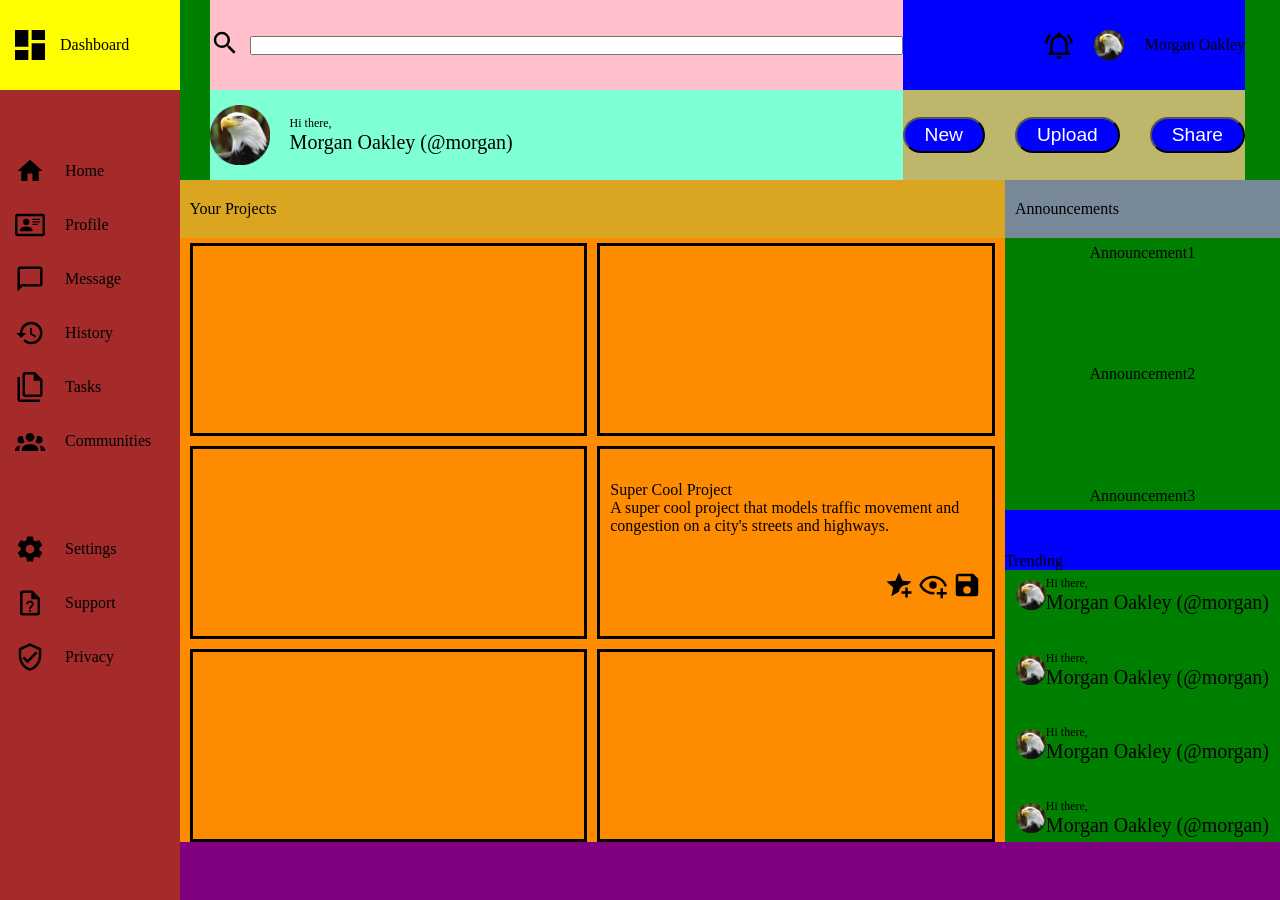
==== index2.html @ 9beac142 "Create dummy content in main section Created dummy content in main section and aligned it using both" ====
<!DOCTYPE html>
<html lang="en">
  <head>
    <meta charset="UTF-8">
    <meta http-equiv="X-UA-Compatible" content="IE=edge">
    <meta name="viewport" content="width=device-width, initial-scale=1.0">
    <title>Admin Dashboard</title>
    <link rel="stylesheet" href="styles/style2.css">
  </head>
  <body>
    <div class="container">

        <div class="header">
            <div class="search" style="background-color: pink;">
                <label for="search-box"><img src="images/magnify.svg"></label>
                <input type="text" id="search-box" name="search-box" size="80">
            </div>
            <div class="alert">
                <img src="images/bell-ring-outline.svg">
                <img src="images/eagle.gif">
                <p>Morgan Oakley</p>
            </div>
            <div class="greeting">
                <img src="images/eagle.gif">
                <div class="greeting-message">
                    <p style="font-size: 12px;">Hi there,</p>
                    <p style="font-size: 20px">Morgan Oakley (@morgan)</p>
                </div>
            </div>
            <div class="interaction">
                <button>New</button>
                <button>Upload</button>
                <button>Share</button>
            </div>
        </div>

        <div class="sidebar">
            <div class="dashboard-header">
                <!-- <div class="dashboard-label"> -->
                <img src="images/view-dashboard.svg" id="dashboard-icon">
                <p id="dashboard-text">Dashboard</p>
                <!-- </div> -->
            </div>

            <div class="personal-link">
                <div></div>
                <div class="home-link">
                    <img src="images/home.svg" id="home-icon">
                    <p id="home-text">Home</p>
                </div>
                <div class="profile-link">
                    <img src="images/card-account-details-outline.svg" id="profile-icon">
                    <p id="profile-text">Profile</p>
                </div>
                <div class="messages-link">
                    <img src="images/message-outline.svg" id="message-icon">
                    <p id="message-text">Message</p>
                </div>
                <div class="history-link">
                    <img src="images/history.svg" id="history-icon">
                    <p id="history-text">History</p>
                </div>
                <div class="tasks-link">
                    <img src="images/file-multiple-outline.svg" id="tasks-icon">
                    <p id="tasks-text">Tasks</p>
                </div>
                <div class="communities-link">
                    <img src="images/account-group.svg" id="communities-icon">
                    <p id="communities-text">Communities</p>
                </div>
                <div></div>
                <div class="settings-link">
                    <img src="images/cog.svg" id="settings-icon">
                    <p id="settings-text">Settings</p>
                </div>
                <div class="support-link">
                    <img src="images/file-question-outline.svg" id="support-icon">
                    <p id="support-text">Support</p>
                </div>
                <div class="privacy-link">
                    <img src="images/shield-check-outline.svg" id="privacy-icon">
                    <p id="privacy-text">Privacy</p>
                </div>
            </div>
        </div>

        <div class="main">
            <div class="projects-header">
                <p>Your Projects</p>
            </div>

            <div class="announcements-header">
                <p>Announcements</p>
            </div>

            <div class="projects-list">
                <div class="individual-project">
                    <div class="project-description">

                    </div>
                    <div class="project-interaction-icons:">

                    </div>
                </div>
                <div class="individual-project">
                    <div class="project-description">

                    </div>
                    <div class="project-interaction-icons:">

                    </div>
                </div>
                <div class="individual-project">
                    <div class="project-description">

                    </div>
                    <div class="project-interaction-icons:">

                    </div>
                </div>
                <div class="individual-project">
                    <div class="project-description">
                        <p>Super Cool Project</p>
                        <p>A super cool project that models traffic movement and 
                            congestion on a city's streets and highways.
                        </p>
                    </div>
                    <div class="project-interaction-icons">
                        <img src="images/star-plus.svg">
                        <img src="images/eye-plus-outline.svg">
                        <img src="images/content-save.svg">
                    </div>
                </div>
                <div class="individual-project">
                    <div class="project-description">

                    </div>
                    <div class="project-interaction-icons:">

                    </div>
                </div>
                <div class="individual-project">
                    <div class="project-description">

                    </div>
                    <div class="project-interaction-icons:">

                    </div>
                </div>

            </div>
                        <div class="announcements-trending-list">
                <div class="announcements-list">
                    <div class="announcement-1">
                        Announcement1
                    </div>
                    <div class="announcement-2">
                        Announcement2
                    </div>
                    <div class="announcement-3">
                        Announcement3
                    </div>
                </div>

                <div class="trending-header">
                    <p>Trending</p>
                </div>

                <div class="trending-list">
                    <div class="trend">
                        <img src="images/eagle.gif" class="trend-img">
                        <div class="greeting-message">
                            <p style="font-size: 12px;" class="trend-person">Hi there,</p>
                            <p style="font-size: 20px" class="trend-status">Morgan Oakley (@morgan)</p>
                        </div>
                    </div>
                    <div class="trend">
                         <img src="images/eagle.gif" class="trend-img">
                        <div class="greeting-message">
                            <p style="font-size: 12px;" class="trend-person">Hi there,</p>
                            <p style="font-size: 20px" class="trend-status">Morgan Oakley (@morgan)</p>
                        </div>
                    </div>
                    <div class="trend">
                         <img src="images/eagle.gif" class="trend-img">
                        <div class="greeting-message">
                            <p style="font-size: 12px;" class="trend-person">Hi there,</p>
                            <p style="font-size: 20px" class="trend-status">Morgan Oakley (@morgan)</p>
                        </div>
                    </div>
                    <div class="trend">
                        <img src="images/eagle.gif" class="trend-img">
                        <div class="greeting-message">
                            <p style="font-size: 12px;" class="trend-person">Hi there,</p>
                            <p style="font-size: 20px" class="trend-status">Morgan Oakley (@morgan)</p>
                        </div>
                    </div>
                </div>
            </div>
        </div>
    </div>
  </body>
</html>
---- styles/style2.css ----
* {
    margin: 0;
    padding: 0;
    box-sizing: border-box;
}

html,
body {
    height: 100vh;
    width: 100vw;
}

.container {
    display: grid;
    height: 100%;
    grid-template-columns: 1fr 4fr;
    grid-template-rows: 1fr 4fr;
}

.header {
    background-color: green;
    grid-column: 2 / 3;
    display: grid;
    grid-template-columns: 2fr 1fr;
    grid-template-rows: 1fr 1fr;
    padding: 0px 35px 0px 30px;
}

.search {
    grid-column: 1 / 2;
    grid-row: 1 / 2;
    display: flex;
    align-items: center;
    /* padding-left: 20px; */
}

.search img {
    height: 30px;
    width: 30px;
    margin-right: 10px;
}

.alert {
    grid-column: 2 / 3;
    grid-row: 1 / 2;
    background-color: blue;
    display: flex;
    gap: 20px;
    align-items: center;
    justify-content: flex-end;
}

.alert img,
.trend-img {
    height: 30px;
    width: 30px;
}

.greeting {
    grid-column: 1 / 2;
    grid-row: 2 / 3;
    background-color: aquamarine;
    display: flex;
    align-items: center;
}

.greeting img {
    height: 60px;
    width: 60px;
    margin-right: 20px;
}

.interaction {
    grid-column: 2 / 3;
    grid-row: 2 / 3;
    background-color: darkkhaki;
    display: flex;
    align-items: center;
    justify-content: flex-end;
    gap: 30px;
}

.interaction button {
    padding: 5px 20px;
    background-color: blue;
    color: white;
    border-radius: 20px;
    font-size: 1.2em;
}

.sidebar {
    background-color: blue;
    grid-column: 1 / 2;
    grid-row: 1 / 3;
    display: grid;
    grid-template-rows: 1fr 90%;
    /* place-items: center; */
}

/* .dashboard-label {
    place-items: center;
} */

.dashboard-header {
    background-color: yellow;
    display: flex;
    /* flex-direction: column; */
    align-items: center;
    padding-left: 10px;
}

.dashboard-header img {
    height: 40px;
    width: 40px;
    margin-right: 10px;
}

.dashboard-header p {
    display: inline;
}

.personal-link {
    background-color: brown;
    display: grid;
    grid-template-rows: repeat(15, 1fr);
}

.personal-link div,
.settings div {
    display: flex;
    align-items: center;
    padding-left: 15px;
}

.personal-link img,
.settings img {
    height: 30px;
    width: 30px;
    margin-right: 20px;
}

.personal-link p {
    display: inline;

}

.main {
    background-color: purple;
    grid-column: 2 / 3;
    grid-row: 2 / 3;
    display: grid;
    grid-template-columns: 75% 25%;
    grid-template-rows: 8% 84% 8%;
}

.projects-header {
    background-color: goldenrod;
    grid-column: 1 / 2;
}

.announcements-header {
    background-color: lightslategrey;
    grid-column: 2 / 3;
}

.projects-header p,
.announcements-header p {
    position: relative;
    left: 10px;
    top: 20px;
}

.projects-list {
    background-color: darkorange;
    grid-column: 1 / 2;
    grid-row: 2 / 3;
    display: grid;
    grid-template-columns: 1fr 1fr;
    grid-template-rows: repeat(3, 1fr);
    gap: 10px;
    padding: 5px 10px 0px 10px;
}

.projects-list img {
    height: 30px;
    width: 30px;
}

.individual-project {
    border: 3px solid black;
    display: flex;
    flex-direction: column;
    justify-content:space-around;
    padding: 15px 10px;
}

.project-interaction-icons {
    align-self: flex-end;
}

.announcements-trending-list {
    background-color: cyan;
    grid-column: 2 / 3;
    grid-row: 2 / 3;
    display: grid;
    grid-template-rows: 45% 10% 45%;
}

.announcements-list,
.trending-list {
    background-color: green;
    display: flex;
    flex-direction: column;
    align-items: center;
    justify-content: space-between;
    padding: 6px 5px 5px 5px;
}

.trending-header {
    background-color: blue;
    display: flex;
    flex-direction: column;
    justify-content: end;
}

.trend {
    display: flex;
    align-items: center;
}
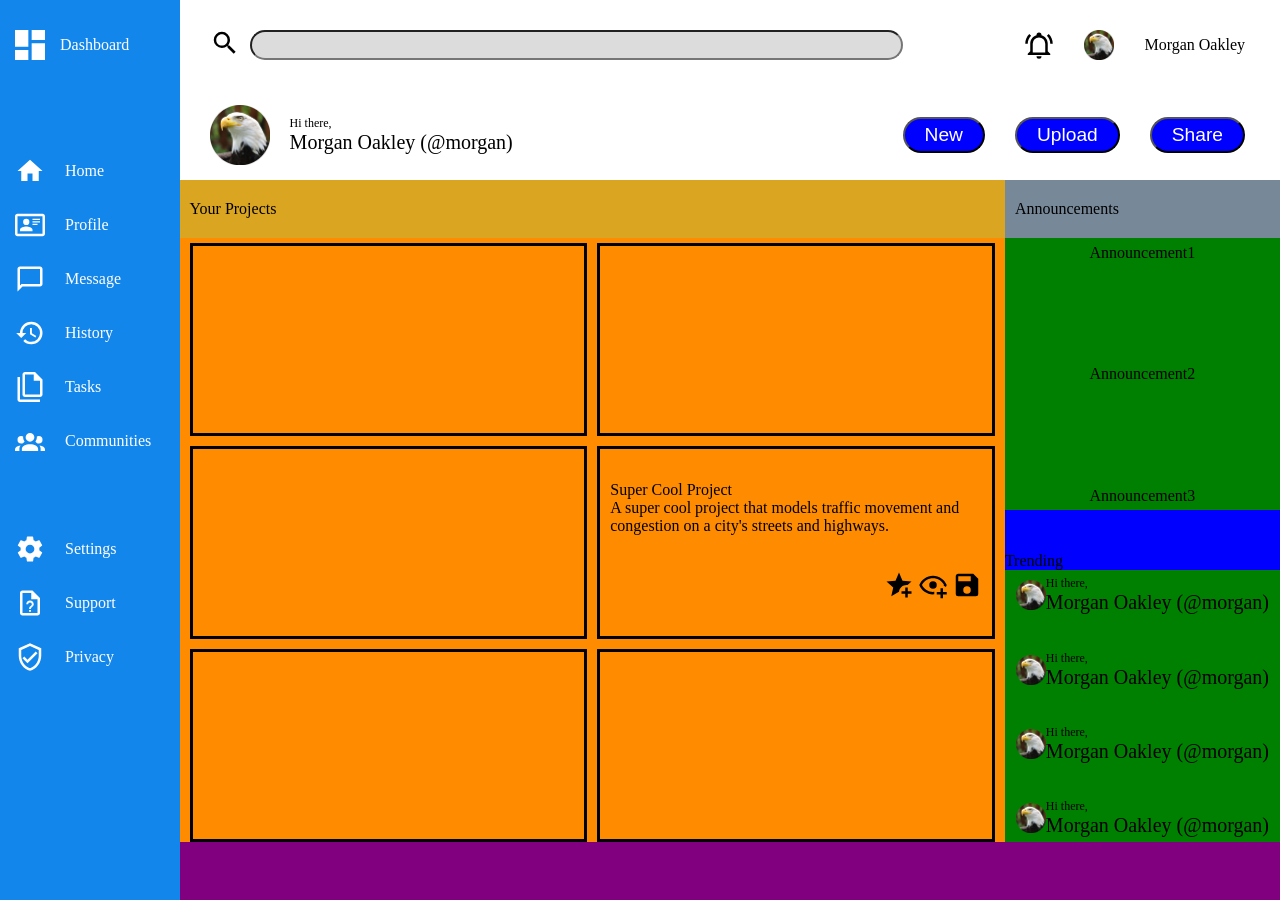
==== commit 78c2f1e8: "Style header and its components Styled the header section.  Made the search bar gray.  Removed diffe" ====
--- a/index2.html
+++ b/index2.html
@@ -11,7 +11,7 @@
     <div class="container">
 
         <div class="header">
-            <div class="search" style="background-color: pink;">
+            <div class="search">
                 <label for="search-box"><img src="images/magnify.svg"></label>
                 <input type="text" id="search-box" name="search-box" size="80">
             </div>
--- a/styles/style2.css
+++ b/styles/style2.css
@@ -18,7 +18,7 @@
 }
 
 .header {
-    background-color: green;
+    /* background-color: green; */
     grid-column: 2 / 3;
     display: grid;
     grid-template-columns: 2fr 1fr;
@@ -43,11 +43,17 @@
 .alert {
     grid-column: 2 / 3;
     grid-row: 1 / 2;
-    background-color: blue;
-    display: flex;
-    gap: 20px;
+    /* background-color: blue; */
+    display: flex;
+    gap: 30px;
     align-items: center;
     justify-content: flex-end;
+}
+
+#search-box {
+    background-color:#DCDCDC;
+    border-radius: 20px;
+    height: 30px;
 }
 
 .alert img,
@@ -59,7 +65,7 @@
 .greeting {
     grid-column: 1 / 2;
     grid-row: 2 / 3;
-    background-color: aquamarine;
+    /* background-color: aquamarine; */
     display: flex;
     align-items: center;
 }
@@ -73,7 +79,7 @@
 .interaction {
     grid-column: 2 / 3;
     grid-row: 2 / 3;
-    background-color: darkkhaki;
+    /* background-color: darkkhaki; */
     display: flex;
     align-items: center;
     justify-content: flex-end;
@@ -89,11 +95,13 @@
 }
 
 .sidebar {
-    background-color: blue;
+    background-color: rgb(19, 134, 235);
     grid-column: 1 / 2;
     grid-row: 1 / 3;
     display: grid;
     grid-template-rows: 1fr 90%;
+    color: white;
+    /* filter: brightness(0) invert(1); */
     /* place-items: center; */
 }
 
@@ -102,7 +110,7 @@
 } */
 
 .dashboard-header {
-    background-color: yellow;
+    /* background-color: yellow; */
     display: flex;
     /* flex-direction: column; */
     align-items: center;
@@ -113,6 +121,8 @@
     height: 40px;
     width: 40px;
     margin-right: 10px;
+    filter: brightness(0) invert(1);
+
 }
 
 .dashboard-header p {
@@ -120,7 +130,7 @@
 }
 
 .personal-link {
-    background-color: brown;
+    /* background-color: brown; */
     display: grid;
     grid-template-rows: repeat(15, 1fr);
 }
@@ -137,6 +147,8 @@
     height: 30px;
     width: 30px;
     margin-right: 20px;
+    filter: brightness(0) invert(1);
+
 }
 
 .personal-link p {
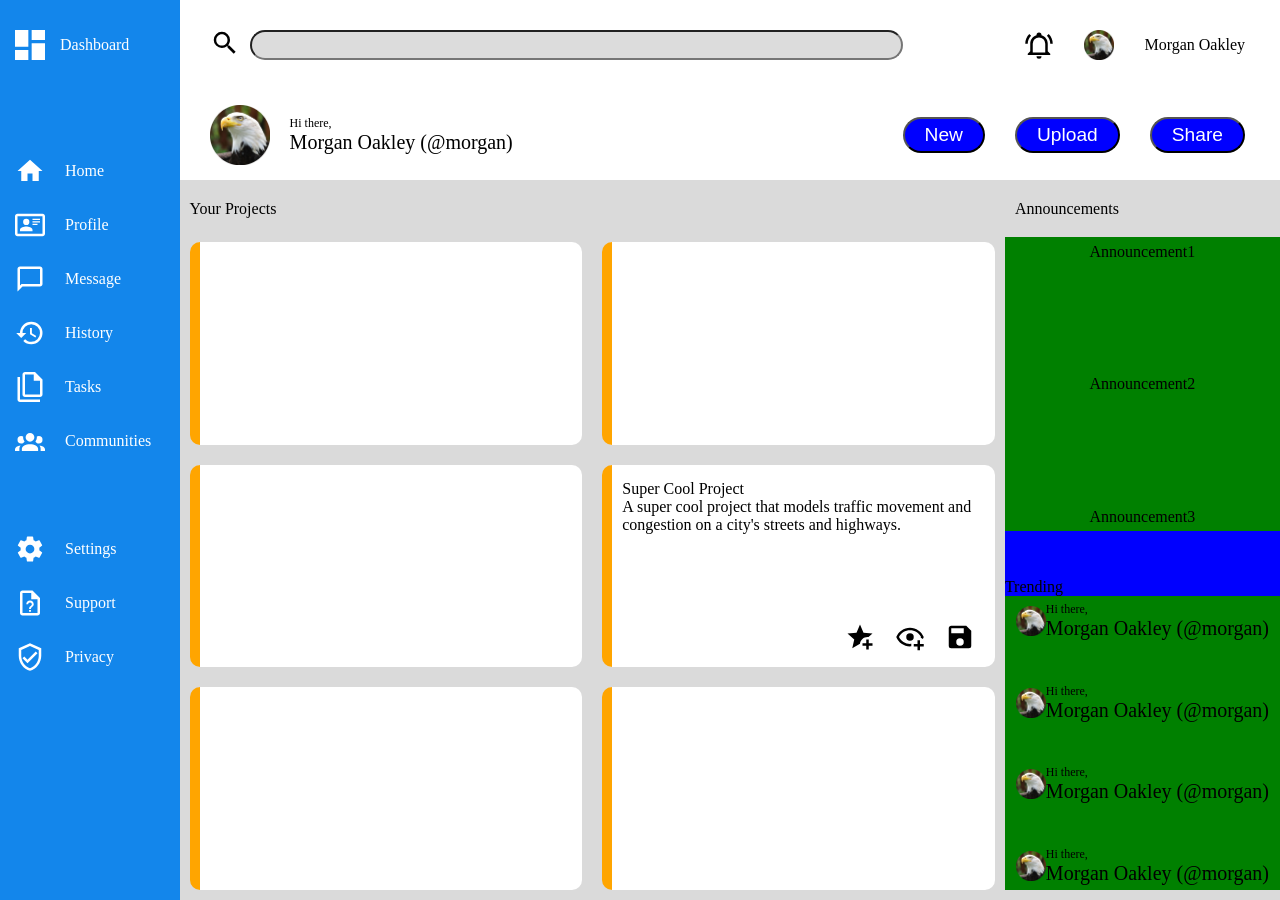
==== commit d91b9e52: "Stylize project divs Stylized individual project divs by giving them rounded corners and border colo" ====
--- a/index2.html
+++ b/index2.html
@@ -149,7 +149,8 @@
                 </div>
 
             </div>
-                        <div class="announcements-trending-list">
+            
+            <div class="announcements-trending-list">
                 <div class="announcements-list">
                     <div class="announcement-1">
                         Announcement1
--- a/styles/style2.css
+++ b/styles/style2.css
@@ -157,21 +157,23 @@
 }
 
 .main {
-    background-color: purple;
+    background-color: #DADADA;
     grid-column: 2 / 3;
     grid-row: 2 / 3;
     display: grid;
     grid-template-columns: 75% 25%;
-    grid-template-rows: 8% 84% 8%;
+    /* grid-template-rows: 8% 84% 8%; */
+    grid-template-rows: 8% 92%;
+    padding-bottom: 10px;
 }
 
 .projects-header {
-    background-color: goldenrod;
+    /* background-color: goldenrod; */
     grid-column: 1 / 2;
 }
 
 .announcements-header {
-    background-color: lightslategrey;
+    /* background-color: lightslategrey; */
     grid-column: 2 / 3;
 }
 
@@ -183,13 +185,13 @@
 }
 
 .projects-list {
-    background-color: darkorange;
+    /* background-color: darkorange; */
     grid-column: 1 / 2;
     grid-row: 2 / 3;
     display: grid;
     grid-template-columns: 1fr 1fr;
     grid-template-rows: repeat(3, 1fr);
-    gap: 10px;
+    gap: 20px;
     padding: 5px 10px 0px 10px;
 }
 
@@ -199,15 +201,21 @@
 }
 
 .individual-project {
-    border: 3px solid black;
+    background-color: white;
+    /* border: 3px solid black; */
+    border-left: 10px solid orange;
+    border-radius: 10px;
     display: flex;
     flex-direction: column;
-    justify-content:space-around;
+    justify-content:space-between;
     padding: 15px 10px;
 }
 
 .project-interaction-icons {
     align-self: flex-end;
+    display: flex;
+    padding-right: 10px;
+    gap: 20px;
 }
 
 .announcements-trending-list {
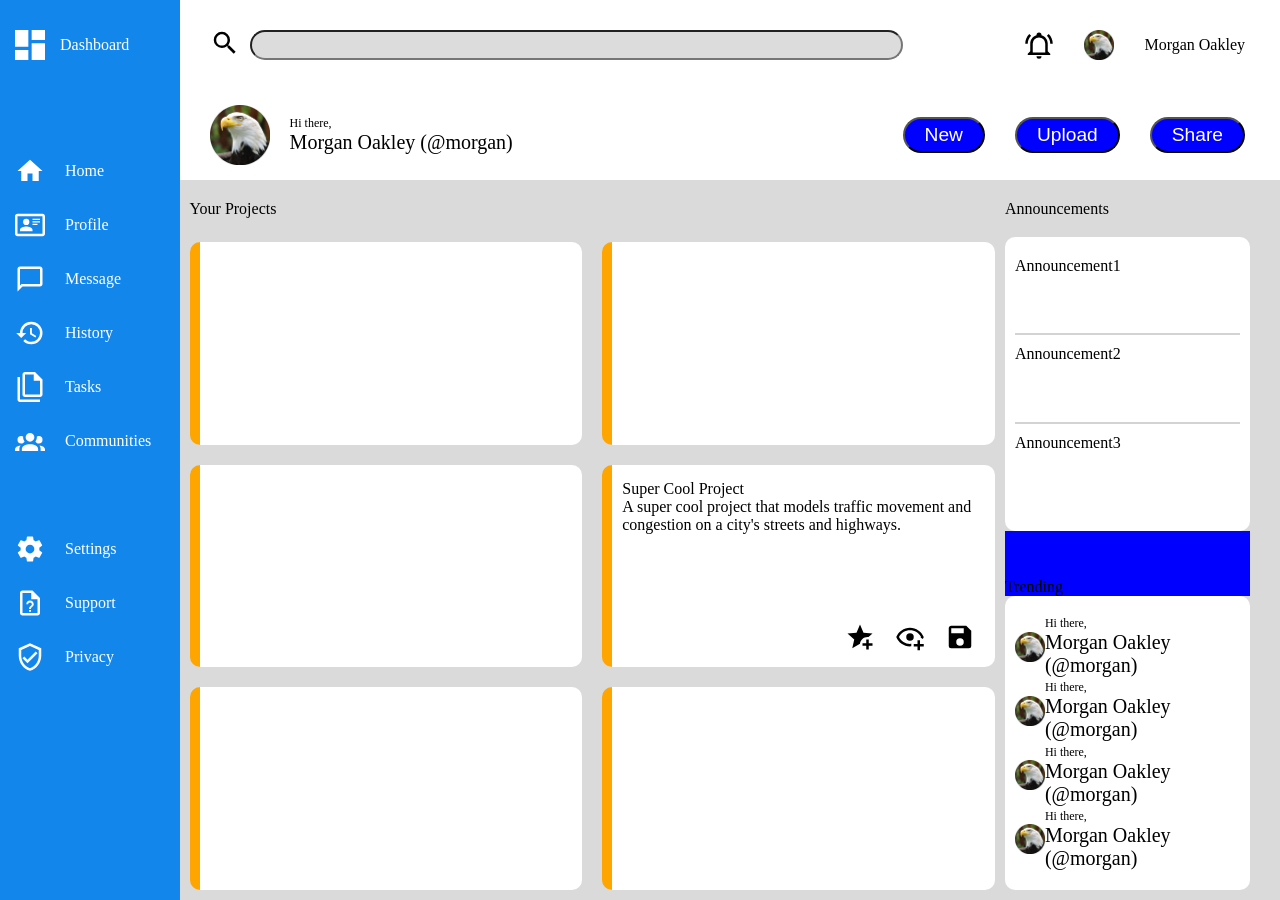
==== commit eb69d779: "Create border between individual announcements" ====
--- a/index2.html
+++ b/index2.html
@@ -149,16 +149,16 @@
                 </div>
 
             </div>
-            
+
             <div class="announcements-trending-list">
                 <div class="announcements-list">
-                    <div class="announcement-1">
+                    <div class="announcement announcement-1">
                         Announcement1
                     </div>
-                    <div class="announcement-2">
+                    <div class="announcement announcement-2">
                         Announcement2
                     </div>
-                    <div class="announcement-3">
+                    <div class="announcement announcement-3">
                         Announcement3
                     </div>
                 </div>
--- a/styles/style2.css
+++ b/styles/style2.css
@@ -180,6 +180,12 @@
 .projects-header p,
 .announcements-header p {
     position: relative;
+    left: 0px;
+    top: 20px;
+}
+
+.projects-header p {
+    position: relative;
     left: 10px;
     top: 20px;
 }
@@ -219,7 +225,10 @@
 }
 
 .announcements-trending-list {
-    background-color: cyan;
+    /* background-color: white; */
+    /* border-radius: 10px; */
+    padding-right: 30px;
+    /* padding: 20px 30px; */
     grid-column: 2 / 3;
     grid-row: 2 / 3;
     display: grid;
@@ -228,12 +237,28 @@
 
 .announcements-list,
 .trending-list {
-    background-color: green;
+    background-color: white;
+    border-radius: 10px;
     display: flex;
     flex-direction: column;
-    align-items: center;
+    align-items: stretch;
     justify-content: space-between;
-    padding: 6px 5px 5px 5px;
+    padding: 20px 10px;
+}
+
+.announcement {
+    flex-grow: 1;
+}
+
+.announcement-1,
+.announcement-2 {
+    border-bottom: 2px solid #D3D3D3;
+    /* padding-bottom: 10px; */
+}
+
+.announcement-2,
+.announcement-3 {
+    padding-top: 10px;
 }
 
 .trending-header {
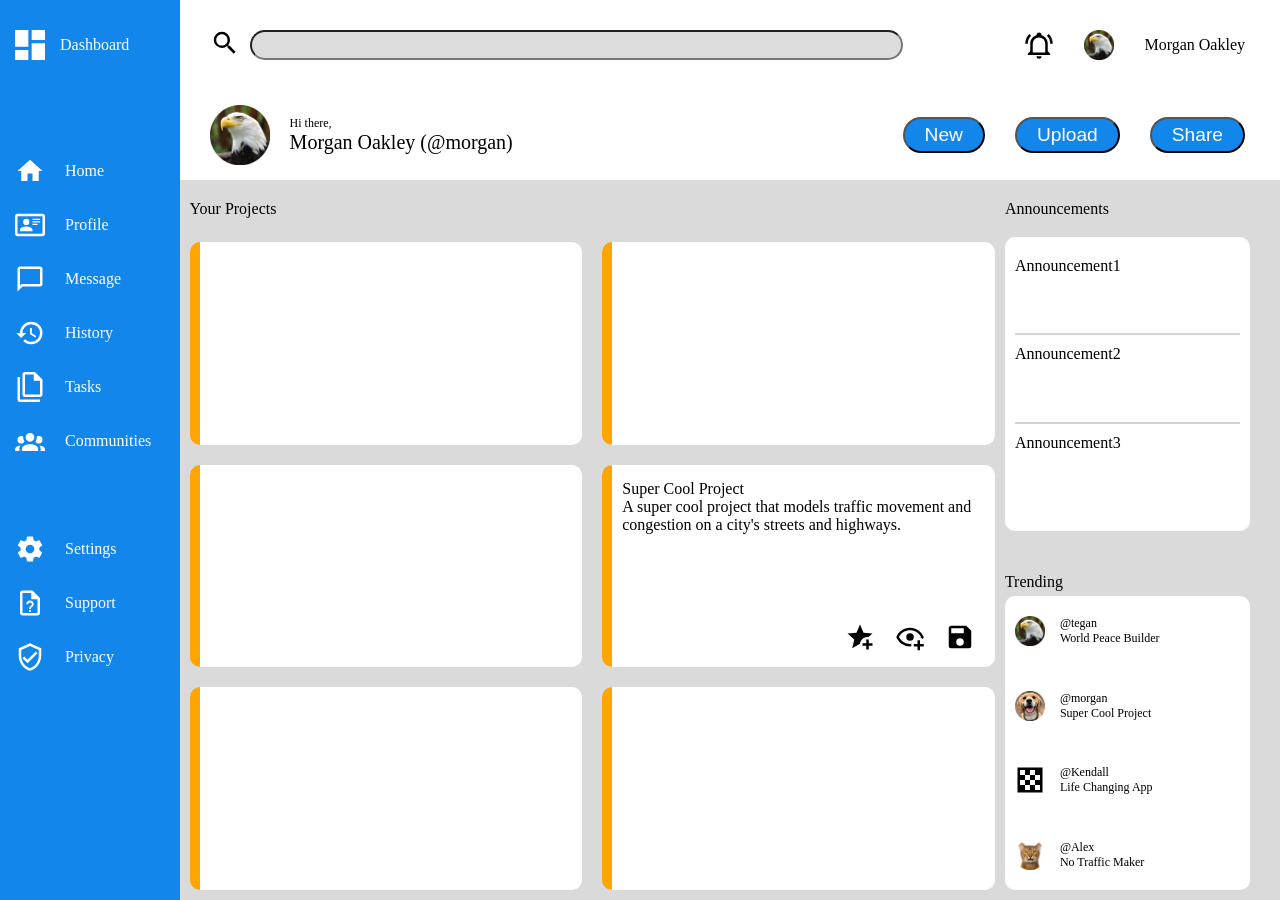
==== commit 13bd48f5: "Align content within trending section Aligned content within trending section.  Put icon that identi" ====
--- a/index2.html
+++ b/index2.html
@@ -171,29 +171,29 @@
                     <div class="trend">
                         <img src="images/eagle.gif" class="trend-img">
                         <div class="greeting-message">
-                            <p style="font-size: 12px;" class="trend-person">Hi there,</p>
-                            <p style="font-size: 20px" class="trend-status">Morgan Oakley (@morgan)</p>
-                        </div>
-                    </div>
-                    <div class="trend">
-                         <img src="images/eagle.gif" class="trend-img">
-                        <div class="greeting-message">
-                            <p style="font-size: 12px;" class="trend-person">Hi there,</p>
-                            <p style="font-size: 20px" class="trend-status">Morgan Oakley (@morgan)</p>
-                        </div>
-                    </div>
-                    <div class="trend">
-                         <img src="images/eagle.gif" class="trend-img">
-                        <div class="greeting-message">
-                            <p style="font-size: 12px;" class="trend-person">Hi there,</p>
-                            <p style="font-size: 20px" class="trend-status">Morgan Oakley (@morgan)</p>
-                        </div>
-                    </div>
-                    <div class="trend">
-                        <img src="images/eagle.gif" class="trend-img">
-                        <div class="greeting-message">
-                            <p style="font-size: 12px;" class="trend-person">Hi there,</p>
-                            <p style="font-size: 20px" class="trend-status">Morgan Oakley (@morgan)</p>
+                            <p style="font-size: 12px;" class="trend-person">@tegan</p>
+                            <p style="font-size: 12px" class="trend-status">World Peace Builder</p>
+                        </div>
+                    </div>
+                    <div class="trend">
+                         <img src="images/dog.png" class="trend-img">
+                        <div class="greeting-message">
+                            <p style="font-size: 12px;" class="trend-person">@morgan</p>
+                            <p style="font-size: 12px" class="trend-status">Super Cool Project</p>
+                        </div>
+                    </div>
+                    <div class="trend">
+                         <img src="images/checkerboard.svg" class="trend-img">
+                        <div class="greeting-message">
+                            <p style="font-size: 12px;" class="trend-person">@Kendall</p>
+                            <p style="font-size: 12px" class="trend-status">Life Changing App</p>
+                        </div>
+                    </div>
+                    <div class="trend">
+                        <img src="images/cat.png" class="trend-img">
+                        <div class="greeting-message">
+                            <p style="font-size: 12px;" class="trend-person">@Alex</p>
+                            <p style="font-size: 12px" class="trend-status">No Traffic Maker</p>
                         </div>
                     </div>
                 </div>
--- a/styles/style2.css
+++ b/styles/style2.css
@@ -88,7 +88,7 @@
 
 .interaction button {
     padding: 5px 20px;
-    background-color: blue;
+    background-color: rgb(19, 134, 235);
     color: white;
     border-radius: 20px;
     font-size: 1.2em;
@@ -262,13 +262,18 @@
 }
 
 .trending-header {
-    background-color: blue;
+    /* background-color: blue; */
     display: flex;
     flex-direction: column;
     justify-content: end;
+    padding-bottom: 5px;
 }
 
 .trend {
     display: flex;
     align-items: center;
 }
+
+.trend img {
+    margin-right: 15px;
+}
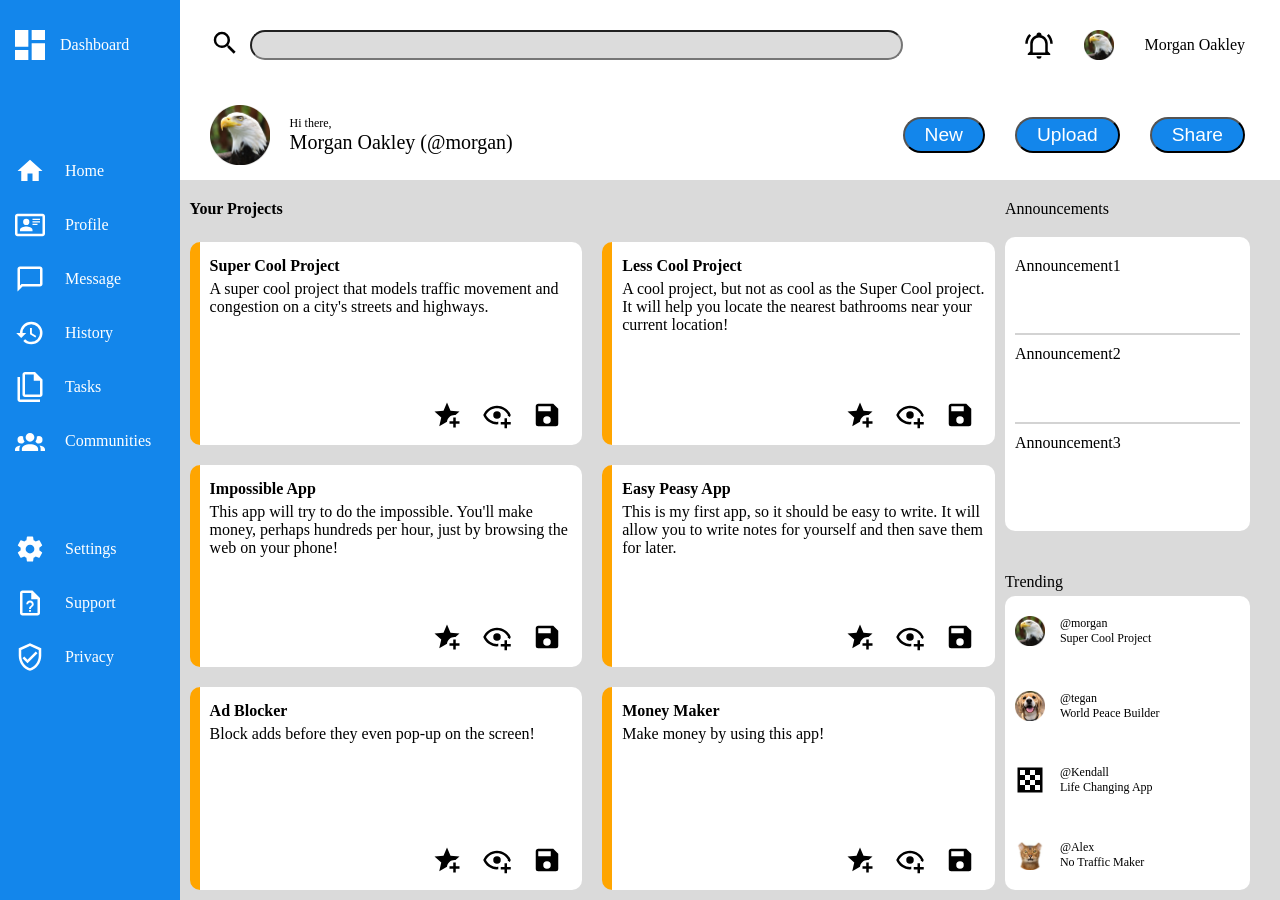
==== commit 07bc4049: "Add content projects list and fix stylings Added content to each of the projects in the projects lis" ====
--- a/index2.html
+++ b/index2.html
@@ -96,30 +96,6 @@
             <div class="projects-list">
                 <div class="individual-project">
                     <div class="project-description">
-
-                    </div>
-                    <div class="project-interaction-icons:">
-
-                    </div>
-                </div>
-                <div class="individual-project">
-                    <div class="project-description">
-
-                    </div>
-                    <div class="project-interaction-icons:">
-
-                    </div>
-                </div>
-                <div class="individual-project">
-                    <div class="project-description">
-
-                    </div>
-                    <div class="project-interaction-icons:">
-
-                    </div>
-                </div>
-                <div class="individual-project">
-                    <div class="project-description">
                         <p>Super Cool Project</p>
                         <p>A super cool project that models traffic movement and 
                             congestion on a city's streets and highways.
@@ -133,18 +109,68 @@
                 </div>
                 <div class="individual-project">
                     <div class="project-description">
-
-                    </div>
-                    <div class="project-interaction-icons:">
-
-                    </div>
-                </div>
-                <div class="individual-project">
-                    <div class="project-description">
-
-                    </div>
-                    <div class="project-interaction-icons:">
-
+                        <p>Less Cool Project</p>
+                        <p>A cool project, but not as cool as the Super Cool project.
+                            It will help you locate the nearest bathrooms near your current
+                            location!
+                        </p>
+                    </div>
+                    <div class="project-interaction-icons">
+                        <img src="images/star-plus.svg">
+                        <img src="images/eye-plus-outline.svg">
+                        <img src="images/content-save.svg">
+                    </div>
+                </div>
+                <div class="individual-project">
+                    <div class="project-description">
+                        <p>Impossible App</p>
+                        <p>This app will try to do the impossible.  You'll make money,
+                            perhaps hundreds per hour, just by browsing the web on your
+                            phone!
+                        </p>
+                    </div>
+                    <div class="project-interaction-icons">
+                        <img src="images/star-plus.svg">
+                        <img src="images/eye-plus-outline.svg">
+                        <img src="images/content-save.svg">
+                    </div>
+                </div>
+                <div class="individual-project">
+                    <div class="project-description">
+                        <p>Easy Peasy App</p>
+                        <p>This is my first app, so it should be easy to write.  It will
+                            allow you to write notes for yourself and then save them for 
+                            later.
+                        </p>
+                    </div>
+                    <div class="project-interaction-icons">
+                        <img src="images/star-plus.svg">
+                        <img src="images/eye-plus-outline.svg">
+                        <img src="images/content-save.svg">
+                    </div>
+                </div>
+                <div class="individual-project">
+                    <div class="project-description">
+                        <p>Ad Blocker</p>
+                        <p>Block adds before they even pop-up on the screen!
+                        </p>
+                    </div>
+                    <div class="project-interaction-icons">
+                        <img src="images/star-plus.svg">
+                        <img src="images/eye-plus-outline.svg">
+                        <img src="images/content-save.svg">
+                    </div>
+                </div>
+                <div class="individual-project">
+                    <div class="project-description">
+                        <p>Money Maker</p>
+                        <p>Make money by using this app!
+                        </p>
+                    </div>
+                    <div class="project-interaction-icons">
+                        <img src="images/star-plus.svg">
+                        <img src="images/eye-plus-outline.svg">
+                        <img src="images/content-save.svg">
                     </div>
                 </div>
 
@@ -171,15 +197,15 @@
                     <div class="trend">
                         <img src="images/eagle.gif" class="trend-img">
                         <div class="greeting-message">
+                            <p style="font-size: 12px;" class="trend-person">@morgan</p>
+                            <p style="font-size: 12px" class="trend-status">Super Cool Project</p>
+                        </div>
+                    </div>
+                    <div class="trend">
+                         <img src="images/dog.png" class="trend-img">
+                        <div class="greeting-message">
                             <p style="font-size: 12px;" class="trend-person">@tegan</p>
                             <p style="font-size: 12px" class="trend-status">World Peace Builder</p>
-                        </div>
-                    </div>
-                    <div class="trend">
-                         <img src="images/dog.png" class="trend-img">
-                        <div class="greeting-message">
-                            <p style="font-size: 12px;" class="trend-person">@morgan</p>
-                            <p style="font-size: 12px" class="trend-status">Super Cool Project</p>
                         </div>
                     </div>
                     <div class="trend">
--- a/styles/style2.css
+++ b/styles/style2.css
@@ -188,6 +188,7 @@
     position: relative;
     left: 10px;
     top: 20px;
+    font-weight: bold;
 }
 
 .projects-list {
@@ -204,6 +205,12 @@
 .projects-list img {
     height: 30px;
     width: 30px;
+}
+
+.project-description > p:first-child {
+    font-weight: bold;
+    font-size: 16px;
+    margin-bottom: 5px;
 }
 
 .individual-project {
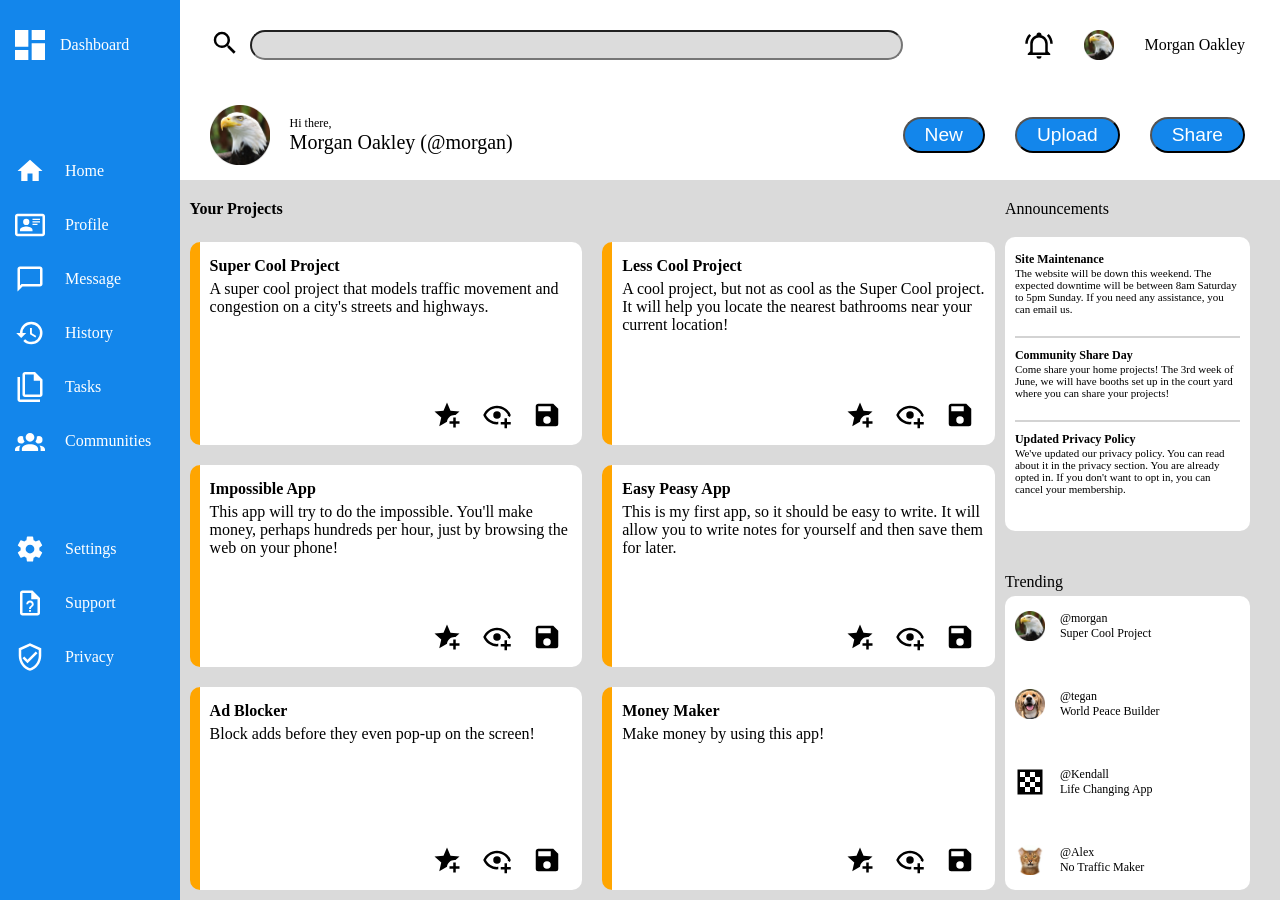
==== commit 0145821b: "Add text and styling to announcements section Added dummy text to announcements section and styled i" ====
--- a/index2.html
+++ b/index2.html
@@ -179,13 +179,25 @@
             <div class="announcements-trending-list">
                 <div class="announcements-list">
                     <div class="announcement announcement-1">
-                        Announcement1
+                        <p>Site Maintenance</p>
+                        <p>The website will be down this weekend.  The expected
+                            downtime will be between 8am Saturday to 5pm Sunday.  
+                            If you need any assistance, you can email us.
+                        </p>
                     </div>
                     <div class="announcement announcement-2">
-                        Announcement2
+                        <p>Community Share Day</p>
+                        <p>Come share your home projects!  The 3rd week of June,
+                            we will have booths set up in the court yard where you can 
+                            share your projects!
+                        </p>
                     </div>
                     <div class="announcement announcement-3">
-                        Announcement3
+                        <p>Updated Privacy Policy</p>
+                        <p>We've updated our privacy policy.  You can read about it in the
+                            privacy section.  You are already opted in.  If you don't want to
+                            opt in, you can cancel your membership.
+                        </p>
                     </div>
                 </div>
 
--- a/styles/style2.css
+++ b/styles/style2.css
@@ -250,12 +250,26 @@
     flex-direction: column;
     align-items: stretch;
     justify-content: space-between;
-    padding: 20px 10px;
+    padding: 15px 10px;
 }
 
 .announcement {
     flex-grow: 1;
-}
+    padding-bottom: 5px;
+}
+
+.announcement > p:first-child {
+    font-weight: bold;
+    font-size: 12px;
+    /* margin-bottom: 5px; */
+}
+
+.announcement > p:first-child + p {
+    /* font-weight: bold; */
+    font-size: 11px;
+    /* margin-bottom: 5px; */
+}
+
 
 .announcement-1,
 .announcement-2 {
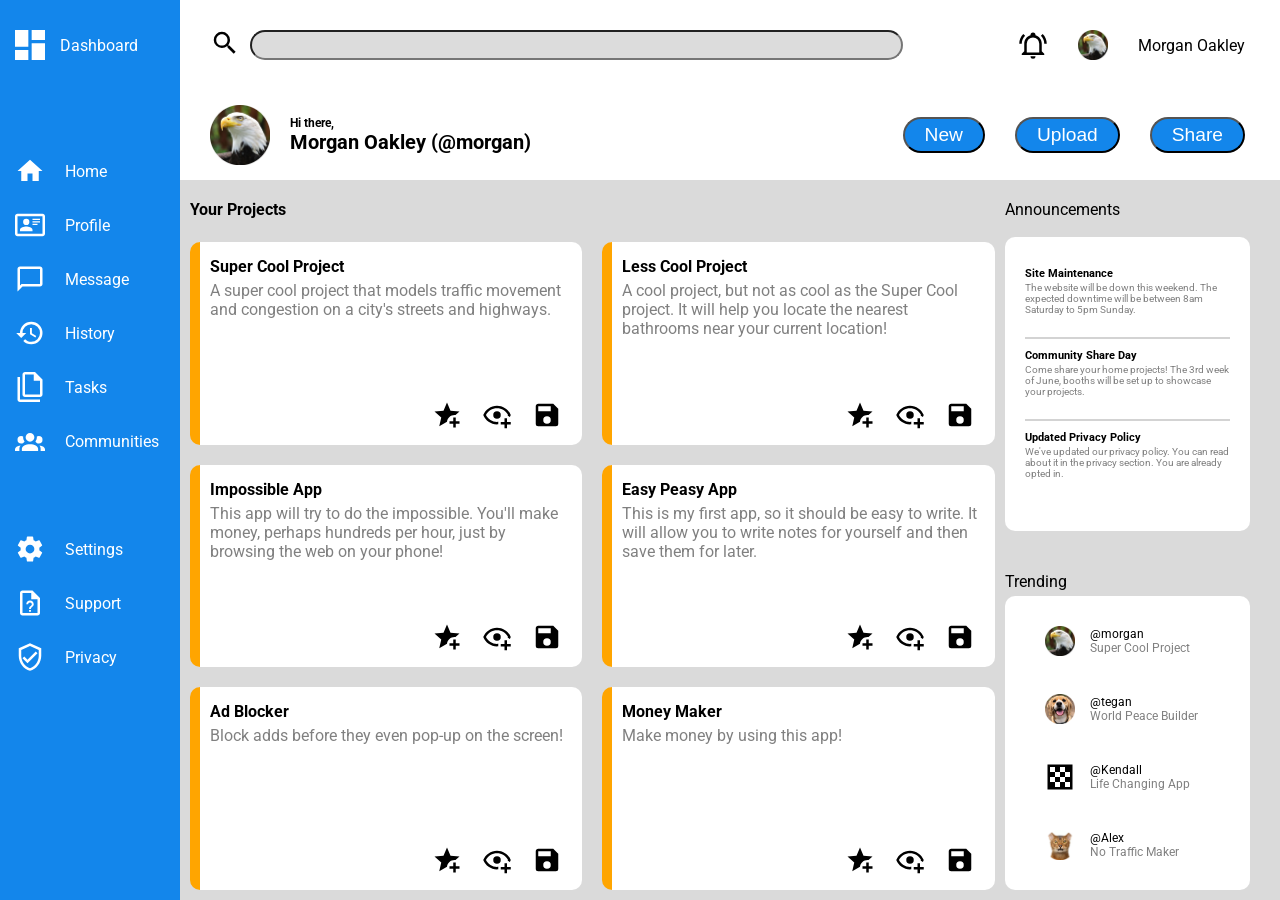
==== commit 9b7679ec: "Change secondary font color to gray Changed the font color of text below their headings to gray." ====
--- a/index2.html
+++ b/index2.html
@@ -23,8 +23,8 @@
             <div class="greeting">
                 <img src="images/eagle.gif">
                 <div class="greeting-message">
-                    <p style="font-size: 12px;">Hi there,</p>
-                    <p style="font-size: 20px">Morgan Oakley (@morgan)</p>
+                    <p>Hi there,</p>
+                    <p>Morgan Oakley (@morgan)</p>
                 </div>
             </div>
             <div class="interaction">
@@ -182,21 +182,18 @@
                         <p>Site Maintenance</p>
                         <p>The website will be down this weekend.  The expected
                             downtime will be between 8am Saturday to 5pm Sunday.  
-                            If you need any assistance, you can email us.
                         </p>
                     </div>
                     <div class="announcement announcement-2">
                         <p>Community Share Day</p>
                         <p>Come share your home projects!  The 3rd week of June,
-                            we will have booths set up in the court yard where you can 
-                            share your projects!
+                            booths will be set up to showcase your projects.
                         </p>
                     </div>
                     <div class="announcement announcement-3">
                         <p>Updated Privacy Policy</p>
                         <p>We've updated our privacy policy.  You can read about it in the
-                            privacy section.  You are already opted in.  If you don't want to
-                            opt in, you can cancel your membership.
+                            privacy section.  You are already opted in.
                         </p>
                     </div>
                 </div>
@@ -208,30 +205,30 @@
                 <div class="trending-list">
                     <div class="trend">
                         <img src="images/eagle.gif" class="trend-img">
-                        <div class="greeting-message">
-                            <p style="font-size: 12px;" class="trend-person">@morgan</p>
-                            <p style="font-size: 12px" class="trend-status">Super Cool Project</p>
+                        <div class="trend-message">
+                            <p class="trend-person">@morgan</p>
+                            <p class="trend-status">Super Cool Project</p>
                         </div>
                     </div>
                     <div class="trend">
                          <img src="images/dog.png" class="trend-img">
-                        <div class="greeting-message">
-                            <p style="font-size: 12px;" class="trend-person">@tegan</p>
-                            <p style="font-size: 12px" class="trend-status">World Peace Builder</p>
+                        <div class="trend-message">
+                            <p class="trend-person">@tegan</p>
+                            <p class="trend-status">World Peace Builder</p>
                         </div>
                     </div>
                     <div class="trend">
                          <img src="images/checkerboard.svg" class="trend-img">
-                        <div class="greeting-message">
-                            <p style="font-size: 12px;" class="trend-person">@Kendall</p>
-                            <p style="font-size: 12px" class="trend-status">Life Changing App</p>
+                        <div class="trend-message">
+                            <p class="trend-person">@Kendall</p>
+                            <p class="trend-status">Life Changing App</p>
                         </div>
                     </div>
                     <div class="trend">
                         <img src="images/cat.png" class="trend-img">
-                        <div class="greeting-message">
-                            <p style="font-size: 12px;" class="trend-person">@Alex</p>
-                            <p style="font-size: 12px" class="trend-status">No Traffic Maker</p>
+                        <div class="trend-message">
+                            <p class="trend-person">@Alex</p>
+                            <p class="trend-status">No Traffic Maker</p>
                         </div>
                     </div>
                 </div>
--- a/styles/style2.css
+++ b/styles/style2.css
@@ -1,3 +1,5 @@
+@import url('https://fonts.googleapis.com/css2?family=Great+Vibes&family=Roboto:ital,wght@0,100..900;1,100..900&display=swap');
+
 * {
     margin: 0;
     padding: 0;
@@ -8,6 +10,7 @@
 body {
     height: 100vh;
     width: 100vw;
+    font-family: "Roboto" ;
 }
 
 .container {
@@ -74,6 +77,18 @@
     height: 60px;
     width: 60px;
     margin-right: 20px;
+}
+
+.greeting-message {
+    font-weight: bold;
+}
+
+.greeting-message > p {
+    font-size: 12px;
+}
+
+.greeting-message > p + p{
+    font-size: 20px;
 }
 
 .interaction {
@@ -213,6 +228,10 @@
     margin-bottom: 5px;
 }
 
+.project-description > p:first-child + p {
+    color: gray;
+}
+
 .individual-project {
     background-color: white;
     /* border: 3px solid black; */
@@ -250,7 +269,7 @@
     flex-direction: column;
     align-items: stretch;
     justify-content: space-between;
-    padding: 15px 10px;
+    padding: 30px 20px 30px 20px;
 }
 
 .announcement {
@@ -260,13 +279,15 @@
 
 .announcement > p:first-child {
     font-weight: bold;
-    font-size: 12px;
+    font-size: 11px;
+    margin-bottom: 2px;
     /* margin-bottom: 5px; */
 }
 
 .announcement > p:first-child + p {
     /* font-weight: bold; */
-    font-size: 11px;
+    font-size: 10px;
+    color: gray;
     /* margin-bottom: 5px; */
 }
 
@@ -293,6 +314,12 @@
 .trend {
     display: flex;
     align-items: center;
+    padding-left: 20px;
+    font-size: 12px;
+}
+
+.trend-message > p:first-child + p {
+    color: gray;
 }
 
 .trend img {
